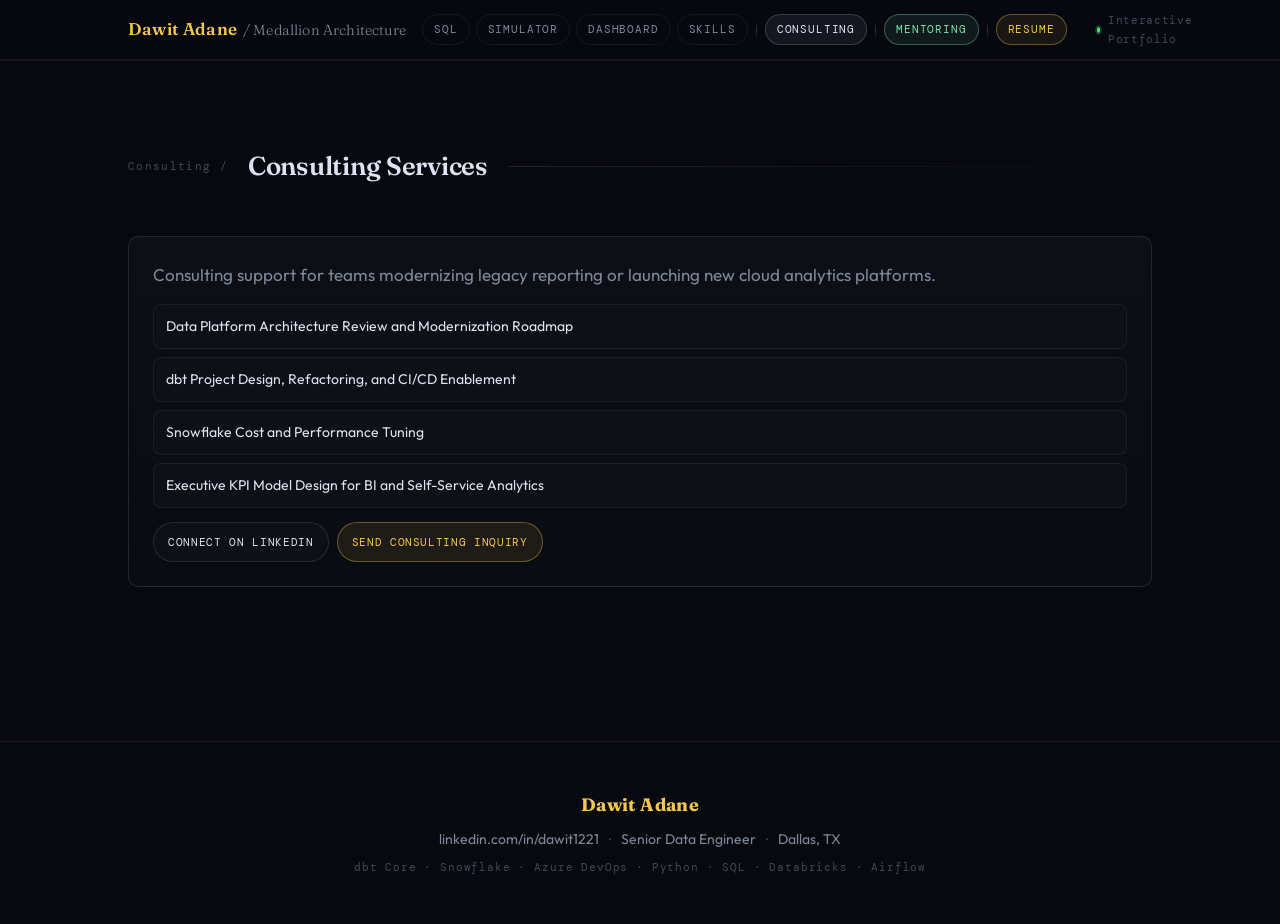
==== consulting.html @ e376e84c "Refactor navigation and add new sections for Consulting, Mentoring, and Resume" ====
<!DOCTYPE html>
<html lang="en">
<head>
<meta charset="UTF-8">
<meta name="viewport" content="width=device-width, initial-scale=1.0">
<title>Consulting - Dawit Adane</title>
<link rel="preconnect" href="https://fonts.googleapis.com">
<link rel="preconnect" href="https://fonts.gstatic.com" crossorigin>
<link href="https://fonts.googleapis.com/css2?family=Fraunces:ital,opsz,wght@0,9..144,300;0,9..144,600;0,9..144,800;1,9..144,400&family=DM+Mono:wght@400;500&family=Outfit:wght@300;400;500;600&display=swap" rel="stylesheet">
<link rel="stylesheet" href="styles.css">
</head>
<body>
<nav class="nav">
  <div class="container" style="padding-top:0;padding-bottom:0;width:100%;">
    <div class="nav__inner">
      <div class="nav__brand">Dawit Adane<em>/ Medallion Architecture</em></div>
      <div class="nav__tabs" aria-label="Portfolio Sections">
        <a class="nav__tab" href="index.html#sql-section">SQL</a>
        <a class="nav__tab" href="index.html#sim-section">Simulator</a>
        <a class="nav__tab" href="index.html#dash-section">Dashboard</a>
        <a class="nav__tab" href="index.html#skills-section">Skills</a>
        <span class="nav__separator" aria-hidden="true"></span>
        <a class="nav__tab nav__tab--consulting is-active" href="consulting.html">Consulting</a>
        <span class="nav__separator" aria-hidden="true"></span>
        <a class="nav__tab nav__tab--mentoring" href="mentoring.html">Mentoring</a>
        <span class="nav__separator" aria-hidden="true"></span>
        <a class="nav__tab nav__tab--resume" href="resume.html">Resume</a>
      </div>
      <div class="nav__right"><div class="pulse"></div><span>Interactive Portfolio</span></div>
    </div>
  </div>
</nav>

<section class="section" id="consulting-section" style="padding-top: clamp(40px, 7vw, 84px);">
  <div class="container">
    <div class="section__header">
      <span class="section__num">Consulting /</span>
      <h1 class="section__title">Consulting Services</h1>
      <div class="section__line"></div>
    </div>

    <div class="service-card">
      <p class="service-card__intro">Consulting support for teams modernizing legacy reporting or launching new cloud analytics platforms.</p>
      <div class="service-list">
        <div class="service-list__row">Data Platform Architecture Review and Modernization Roadmap</div>
        <div class="service-list__row">dbt Project Design, Refactoring, and CI/CD Enablement</div>
        <div class="service-list__row">Snowflake Cost and Performance Tuning</div>
        <div class="service-list__row">Executive KPI Model Design for BI and Self-Service Analytics</div>
      </div>
      <div class="service-cta">
        <a class="resume-btn" href="https://www.linkedin.com/in/dawit1221" target="_blank" rel="noopener">Connect on LinkedIn</a>
        <a class="resume-btn resume-btn--pdf" href="mailto:dawitadane1221@gmail.com?subject=Consulting%20Inquiry">Send Consulting Inquiry</a>
      </div>
    </div>
  </div>
</section>

<footer class="footer">
  <div class="container">
    <div class="footer__inner">
      <div class="footer__name">Dawit Adane</div>
      <div class="footer__links">
        <a href="https://www.linkedin.com/in/dawit1221" target="_blank">linkedin.com/in/dawit1221</a>
        <span class="footer__sep">·</span>
        <span>Senior Data Engineer</span>
        <span class="footer__sep">·</span>
        <span>Dallas, TX</span>
      </div>
      <div class="footer__stack">dbt Core · Snowflake · Azure DevOps · Python · SQL · Databricks · Airflow</div>
    </div>
  </div>
</footer>

</body>
</html>
---- styles.css ----
/* ============================================================
   MEDALLION ARCHITECTURE PORTFOLIO
   styles.css — All visual styles
   ------------------------------------------------------------
   Author   : Dawit Adane — Senior Data Engineer
   LinkedIn : linkedin.com/in/dawit1221
   Stack    : dbt Core · Snowflake · Azure · Python · SQL
   ------------------------------------------------------------
   TABLE OF CONTENTS
   1. Design Tokens (CSS Custom Properties)
   2. Reset & Base
   3. Scrollbar & Selection
   4. Layout Utilities
   5. Scroll Reveal System (IntersectionObserver classes)
   6. Navigation
   7. Hero Section
   8. Section Wrapper
   9. Industry Tabs (pill buttons)
  10. Use-Case Card
  11. SQL Accordion (CSS grid-template-rows animation)
  12. Pipeline Simulator — Controls, Canvas, Stages
  13. Flow Connectors (animated arrows)
  14. Console Log Output
  15. Gold Layer Dashboard — KPIs & Charts
  16. Footer
  17. Responsive Overrides (@media breakpoints)
============================================================ */

/* ════════════════════════════════════════════
   DESIGN TOKENS
════════════════════════════════════════════ */
:root {
  /* Surface palette */
  --bg:         #08090f;
  --bg-card:    #0e1018;
  --bg-raised:  #141720;
  --bg-hover:   #1a1f2e;
  --border:     rgba(255,255,255,0.06);
  --border-md:  rgba(255,255,255,0.10);
  --border-hi:  rgba(255,255,255,0.16);

  /* Text */
  --txt:        #dde3f0;
  --txt-2:      #7e8899;
  --txt-3:      #404859;

  /* Medallion colors */
  --bronze:     #d4884a;
  --bronze-dim: rgba(212,136,74,0.10);
  --bronze-glo: rgba(212,136,74,0.22);
  --silver:     #a0aec0;
  --silver-dim: rgba(160,174,192,0.10);
  --silver-glo: rgba(160,174,192,0.22);
  --gold:       #f2c94c;
  --gold-dim:   rgba(242,201,76,0.10);
  --gold-glo:   rgba(242,201,76,0.28);

  /* Accent */
  --accent:     #5b8dee;
  --accent-dim: rgba(91,141,238,0.10);
  --accent-glo: rgba(91,141,238,0.20);
  --green:      #4ade80;
  --green-dim:  rgba(74,222,128,0.10);
  --red:        #f87171;

  /* Type */
  --f-display: 'Fraunces', Georgia, serif;
  --f-mono:    'DM Mono', 'Courier New', monospace;
  --f-body:    'Outfit', system-ui, sans-serif;

  /* Spacing scale (fluid, clamp-based) */
  --sp-xs:  clamp(6px, 1vw, 10px);
  --sp-sm:  clamp(10px, 1.5vw, 16px);
  --sp-md:  clamp(16px, 2.5vw, 28px);
  --sp-lg:  clamp(24px, 4vw, 48px);
  --sp-xl:  clamp(40px, 6vw, 80px);
  --sp-2xl: clamp(60px, 9vw, 120px);

  /* Layout */
  --max-w: 1120px;
  --radius: 10px;
  --radius-sm: 5px;

  /* Motion */
  --ease: cubic-bezier(0.22, 1, 0.36, 1);
  --ease-in: cubic-bezier(0.55, 0, 1, 0.45);
  --dur: 0.35s;
  --dur-slow: 0.65s;
}

/* ════ RESET & BASE ════ */
*, *::before, *::after { box-sizing: border-box; margin: 0; padding: 0; }
html { scroll-behavior: smooth; font-size: 16px; }
body {
  font-family: var(--f-body);
  background: var(--bg);
  color: var(--txt);
  line-height: 1.65;
  -webkit-font-smoothing: antialiased;
  -moz-osx-font-smoothing: grayscale;
  overflow-x: hidden;
}
img, svg { display: block; max-width: 100%; }
button { font-family: inherit; cursor: pointer; }
a { color: inherit; }

/* ════ SCROLLBAR ════ */
::-webkit-scrollbar { width: 4px; height: 4px; }
::-webkit-scrollbar-track { background: var(--bg); }
::-webkit-scrollbar-thumb { background: var(--bg-raised); border-radius: 2px; }
::-webkit-scrollbar-thumb:hover { background: var(--bg-hover); }

/* ════ SELECTION ════ */
::selection { background: rgba(242,201,76,0.25); color: var(--txt); }

/* ════════════════════════════════════════════
   LAYOUT UTILITIES
════════════════════════════════════════════ */
.container {
  max-width: var(--max-w);
  margin: 0 auto;
  padding: 0 clamp(16px, 5vw, 48px);
}

/* ════════════════════════════════════════════
   SCROLL REVEAL SYSTEM
════════════════════════════════════════════ */
.reveal {
  opacity: 0;
  transform: translateY(24px);
  transition: opacity var(--dur-slow) var(--ease), transform var(--dur-slow) var(--ease);
}
.reveal.visible {
  opacity: 1;
  transform: translateY(0);
}
.reveal-delay-1 { transition-delay: 0.08s; }
.reveal-delay-2 { transition-delay: 0.16s; }
.reveal-delay-3 { transition-delay: 0.24s; }
.reveal-delay-4 { transition-delay: 0.32s; }

/* ════════════════════════════════════════════
   NAV
════════════════════════════════════════════ */
.nav {
  position: sticky;
  top: 0;
  z-index: 100;
  height: clamp(50px, 6vw, 60px);
  display: flex;
  align-items: center;
  background: rgba(8,9,15,0.80);
  backdrop-filter: blur(20px) saturate(1.4);
  -webkit-backdrop-filter: blur(20px) saturate(1.4);
  border-bottom: 1px solid var(--border);
  transition: background var(--dur) var(--ease);
}
.nav__inner {
  display: flex;
  align-items: center;
  justify-content: space-between;
  gap: 16px;
  width: 100%;
}
.nav__brand {
  font-family: var(--f-display);
  font-size: clamp(14px, 2vw, 17px);
  font-weight: 600;
  letter-spacing: 0.01em;
  color: var(--gold);
  white-space: nowrap;
}
.nav__brand em {
  font-style: normal;
  color: var(--txt-2);
  font-weight: 300;
  margin-left: 6px;
  font-size: 0.85em;
}
.nav__right {
  display: flex;
  align-items: center;
  gap: 8px;
  font-family: var(--f-mono);
  font-size: 11px;
  color: var(--txt-3);
  letter-spacing: 0.06em;
}

.nav__tabs {
  display: flex;
  align-items: center;
  gap: 6px;
  margin-left: auto;
  margin-right: 14px;
}

.nav__separator {
  width: 1px;
  height: 18px;
  background: linear-gradient(180deg, transparent, var(--border-hi), transparent);
  margin: 0 2px;
  flex-shrink: 0;
}

.nav__tab {
  text-decoration: none;
  font-family: var(--f-mono);
  font-size: 10.5px;
  letter-spacing: 0.08em;
  text-transform: uppercase;
  color: var(--txt-2);
  border: 1px solid var(--border);
  border-radius: 999px;
  padding: 6px 11px;
  transition: color var(--dur) var(--ease), border-color var(--dur) var(--ease), background var(--dur) var(--ease);
}

.nav__tab:hover {
  color: var(--txt);
  border-color: var(--border-hi);
  background: var(--bg-hover);
}

.nav__tab.is-active {
  color: var(--txt);
  border-color: var(--border-hi);
  background: var(--bg-raised);
}

.nav__tab--resume {
  color: var(--gold);
  border-color: rgba(242,201,76,0.35);
  background: rgba(242,201,76,0.08);
}

.nav__tab--consulting {
  color: #7ec7ff;
  border-color: rgba(126,199,255,0.35);
  background: rgba(126,199,255,0.09);
}

.nav__tab--mentoring {
  color: #7ddfb0;
  border-color: rgba(125,223,176,0.35);
  background: rgba(125,223,176,0.08);
}
.pulse {
  width: 6px; height: 6px;
  border-radius: 50%;
  background: var(--green);
  box-shadow: 0 0 0 2px rgba(74,222,128,0.2);
  animation: pulse-ring 2.4s ease-in-out infinite;
}
@keyframes pulse-ring {
  0%, 100% { box-shadow: 0 0 0 2px rgba(74,222,128,0.2); }
  50%       { box-shadow: 0 0 0 5px rgba(74,222,128,0.08); }
}

/* ════════════════════════════════════════════
   HERO
════════════════════════════════════════════ */
.hero {
  position: relative;
  padding: var(--sp-2xl) 0 var(--sp-xl);
  overflow: hidden;
}

/* Ambient gradient mesh */
.hero__mesh {
  position: absolute;
  inset: 0;
  pointer-events: none;
  overflow: hidden;
  z-index: 0;
}
.hero__mesh::before {
  content: '';
  position: absolute;
  top: -20%;
  left: 50%;
  transform: translateX(-50%);
  width: 80%;
  height: 60%;
  background: radial-gradient(ellipse, rgba(91,141,238,0.06) 0%, transparent 70%);
  filter: blur(40px);
}
.hero__mesh::after {
  content: '';
  position: absolute;
  bottom: 0; left: 10%;
  width: 40%;
  height: 40%;
  background: radial-gradient(ellipse, rgba(242,201,76,0.04) 0%, transparent 70%);
  filter: blur(60px);
}

/* Grid lines decoration */
.hero__grid {
  position: absolute;
  inset: 0;
  background-image:
    linear-gradient(rgba(255,255,255,0.015) 1px, transparent 1px),
    linear-gradient(90deg, rgba(255,255,255,0.015) 1px, transparent 1px);
  background-size: 80px 80px;
  mask-image: radial-gradient(ellipse 80% 60% at 50% 0%, black 0%, transparent 100%);
  -webkit-mask-image: radial-gradient(ellipse 80% 60% at 50% 0%, black 0%, transparent 100%);
  pointer-events: none;
  z-index: 0;
}

.hero__inner {
  position: relative;
  z-index: 1;
  text-align: center;
}

.hero__eyebrow {
  display: inline-flex;
  align-items: center;
  gap: 8px;
  font-family: var(--f-mono);
  font-size: clamp(10px, 1.2vw, 12px);
  letter-spacing: 0.14em;
  text-transform: uppercase;
  color: var(--accent);
  background: var(--accent-dim);
  border: 1px solid rgba(91,141,238,0.18);
  padding: 5px 14px;
  border-radius: 100px;
  margin-bottom: var(--sp-md);
  animation: fadeUp 0.6s var(--ease) 0.1s both;
}
.hero__eyebrow::before {
  content: '';
  width: 5px; height: 5px;
  border-radius: 50%;
  background: var(--accent);
  flex-shrink: 0;
}

.hero__h1 {
  font-family: var(--f-display);
  font-size: clamp(32px, 6.5vw, 76px);
  font-weight: 800;
  line-height: 1.02;
  letter-spacing: -0.02em;
  margin-bottom: var(--sp-sm);
  animation: fadeUp 0.6s var(--ease) 0.2s both;
}
.hero__h1 .t-bronze { color: var(--bronze); }
.hero__h1 .t-silver { color: var(--silver); }
.hero__h1 .t-gold   { color: var(--gold);   }
.hero__h1 .t-arrow  { color: var(--txt-3); font-weight: 300; font-style: italic; }

.hero__sub {
  font-size: clamp(15px, 2vw, 19px);
  color: var(--txt-2);
  max-width: 56ch;
  margin: 0 auto var(--sp-lg);
  line-height: 1.6;
  font-weight: 300;
  animation: fadeUp 0.6s var(--ease) 0.3s both;
}

/* Layer cards row */
.hero__layers {
  display: flex;
  justify-content: center;
  gap: clamp(8px, 1.5vw, 16px);
  flex-wrap: wrap;
  animation: fadeUp 0.6s var(--ease) 0.4s both;
}
.layer-card {
  display: flex;
  flex-direction: column;
  align-items: center;
  gap: 6px;
  padding: clamp(14px, 2vw, 22px) clamp(18px, 3vw, 32px);
  border-radius: var(--radius);
  border: 1px solid var(--border-md);
  backdrop-filter: blur(10px);
  transition: transform var(--dur) var(--ease), box-shadow var(--dur) var(--ease);
  cursor: default;
  min-width: 110px;
}
.layer-card:hover { transform: translateY(-3px); }

.layer-card--bronze { background: var(--bronze-dim); }
.layer-card--bronze:hover { box-shadow: 0 12px 40px var(--bronze-glo); }
.layer-card--silver { background: var(--silver-dim); }
.layer-card--silver:hover { box-shadow: 0 12px 40px var(--silver-glo); }
.layer-card--gold   { background: var(--gold-dim); }
.layer-card--gold:hover   { box-shadow: 0 12px 40px var(--gold-glo); }

.layer-card__tag {
  font-family: var(--f-mono);
  font-size: 9px;
  letter-spacing: 0.14em;
  text-transform: uppercase;
  opacity: 0.7;
}
.layer-card--bronze .layer-card__tag { color: var(--bronze); }
.layer-card--silver .layer-card__tag { color: var(--silver); }
.layer-card--gold   .layer-card__tag { color: var(--gold);   }

.layer-card__name {
  font-family: var(--f-display);
  font-size: clamp(18px, 2.5vw, 26px);
  font-weight: 700;
  line-height: 1;
}
.layer-card--bronze .layer-card__name { color: var(--bronze); }
.layer-card--silver .layer-card__name { color: var(--silver); }
.layer-card--gold   .layer-card__name { color: var(--gold);   }

.layer-card__desc {
  font-size: clamp(11px, 1.2vw, 13px);
  color: var(--txt-3);
}

/* Flow arrow between layer cards */
.layer-arrow {
  display: flex;
  align-items: center;
  justify-content: center;
  color: var(--txt-3);
  font-size: clamp(14px, 2vw, 20px);
  padding-top: 2px;
  font-family: var(--f-display);
  font-style: italic;
}

@keyframes fadeUp {
  from { opacity: 0; transform: translateY(20px); }
  to   { opacity: 1; transform: translateY(0); }
}

/* ════════════════════════════════════════════
   SECTION WRAPPER
════════════════════════════════════════════ */
.section {
  padding: var(--sp-xl) 0;
  border-top: 1px solid var(--border);
}

.section__header {
  display: flex;
  align-items: center;
  gap: clamp(10px, 2vw, 20px);
  margin-bottom: var(--sp-lg);
}
.section__num {
  font-family: var(--f-mono);
  font-size: 11px;
  color: var(--txt-3);
  letter-spacing: 0.12em;
  flex-shrink: 0;
}
.section__title {
  font-family: var(--f-display);
  font-size: clamp(18px, 3vw, 26px);
  font-weight: 600;
  letter-spacing: -0.01em;
}
.section__line {
  flex: 1;
  height: 1px;
  background: linear-gradient(90deg, var(--border-md), transparent);
}

/* ════════════════════════════════════════════
   INDUSTRY TABS — responsive pill bar
════════════════════════════════════════════ */
.ind-pills {
  display: flex;
  gap: 6px;
  flex-wrap: wrap;
  margin-bottom: var(--sp-md);
}
.ind-pill {
  display: flex;
  align-items: center;
  gap: 7px;
  padding: 8px 16px;
  border-radius: 100px;
  border: 1px solid var(--border-md);
  background: var(--bg-card);
  color: var(--txt-2);
  font-size: clamp(12px, 1.5vw, 14px);
  font-weight: 500;
  cursor: pointer;
  transition:
    background var(--dur) var(--ease),
    border-color var(--dur) var(--ease),
    color var(--dur) var(--ease),
    transform 0.2s var(--ease),
    box-shadow 0.2s var(--ease);
  white-space: nowrap;
}
.ind-pill:hover {
  background: var(--bg-raised);
  color: var(--txt);
  transform: translateY(-1px);
}
.ind-pill.active {
  background: var(--bg-raised);
  border-color: var(--border-hi);
  color: var(--txt);
  box-shadow: 0 2px 12px rgba(0,0,0,0.4);
}
.ind-pill .pill-icon { font-size: 16px; line-height: 1; }

/* Industry panels */
.industry-panel { display: none; animation: panelIn 0.35s var(--ease) both; }
.industry-panel.active { display: block; }
@keyframes panelIn {
  from { opacity: 0; transform: translateY(10px); }
  to   { opacity: 1; transform: translateY(0); }
}

/* Use-case card */
.uc-card {
  background: var(--bg-card);
  border: 1px solid var(--border-md);
  border-radius: var(--radius);
  padding: var(--sp-md) var(--sp-lg);
  margin-bottom: var(--sp-md);
  display: flex;
  gap: var(--sp-md);
  align-items: flex-start;
}
.uc-card__icon { font-size: clamp(28px, 4vw, 38px); flex-shrink: 0; line-height: 1; margin-top: 2px; }
.uc-card__body {}
.uc-card__title {
  font-family: var(--f-display);
  font-size: clamp(16px, 2.2vw, 20px);
  font-weight: 600;
  color: var(--txt);
  margin-bottom: 6px;
}
.uc-card__desc {
  font-size: clamp(13px, 1.5vw, 15px);
  color: var(--txt-2);
  line-height: 1.6;
  max-width: 70ch;
}
.uc-card__tags {
  display: flex;
  flex-wrap: wrap;
  gap: 6px;
  margin-top: 12px;
}
.tag {
  font-family: var(--f-mono);
  font-size: 10px;
  letter-spacing: 0.07em;
  text-transform: uppercase;
  padding: 3px 9px;
  border-radius: 4px;
  border: 1px solid;
}
.tag--blue   { background: var(--accent-dim); color: var(--accent);  border-color: rgba(91,141,238,0.18); }
.tag--green  { background: var(--green-dim);  color: var(--green);   border-color: rgba(74,222,128,0.18); }
.tag--gold   { background: var(--gold-dim);   color: var(--gold);    border-color: rgba(242,201,76,0.18); }
.tag--bronze { background: var(--bronze-dim); color: var(--bronze);  border-color: rgba(212,136,74,0.18); }

/* ════════════════════════════════════════════
   SQL ACCORDION — polished
════════════════════════════════════════════ */
.sql-layers { display: flex; flex-direction: column; gap: 8px; }

.sql-block {
  border: 1px solid var(--border);
  border-radius: var(--radius);
  overflow: hidden;
  transition: border-color var(--dur) var(--ease), box-shadow var(--dur) var(--ease);
}
.sql-block:hover { border-color: var(--border-md); }
.sql-block.open  { border-color: var(--border-hi); }
.sql-block.open.l-bronze { box-shadow: 0 0 0 1px rgba(212,136,74,0.15), 0 4px 20px rgba(212,136,74,0.06); }
.sql-block.open.l-silver { box-shadow: 0 0 0 1px rgba(160,174,192,0.15), 0 4px 20px rgba(160,174,192,0.06); }
.sql-block.open.l-gold   { box-shadow: 0 0 0 1px rgba(242,201,76,0.20),  0 4px 20px rgba(242,201,76,0.08); }

.sql-block-header {
  display: flex;
  align-items: center;
  gap: 12px;
  padding: 13px 18px;
  cursor: pointer;
  background: var(--bg-card);
  user-select: none;
  transition: background var(--dur) var(--ease);
}
.sql-block-header:hover { background: var(--bg-raised); }

.layer-badge {
  font-family: var(--f-mono);
  font-size: 9px;
  letter-spacing: 0.12em;
  text-transform: uppercase;
  padding: 4px 10px;
  border-radius: 100px;
  font-weight: 500;
  flex-shrink: 0;
}
.lb-bronze { background: var(--bronze-dim); color: var(--bronze); border: 1px solid rgba(212,136,74,0.2); }
.lb-silver { background: var(--silver-dim); color: var(--silver); border: 1px solid rgba(160,174,192,0.2); }
.lb-gold   { background: var(--gold-dim);   color: var(--gold);   border: 1px solid rgba(242,201,76,0.2); }

.sql-block-label {
  font-family: var(--f-mono);
  font-size: clamp(11px, 1.3vw, 12.5px);
  color: var(--txt-2);
  flex: 1;
  min-width: 0;
  overflow: hidden;
  text-overflow: ellipsis;
  white-space: nowrap;
}
.sql-toggle-icon {
  font-size: 11px;
  color: var(--txt-3);
  transition: transform var(--dur) var(--ease), color var(--dur) var(--ease);
  flex-shrink: 0;
}
.sql-block.open .sql-toggle-icon { transform: rotate(180deg); color: var(--txt-2); }

.sql-body {
  display: grid;
  grid-template-rows: 0fr;
  transition: grid-template-rows 0.38s var(--ease);
}
.sql-block.open .sql-body { grid-template-rows: 1fr; }
.sql-body__inner { overflow: hidden; }

.sql-desc {
  padding: 10px 18px;
  font-size: 13px;
  color: var(--txt-2);
  background: var(--bg);
  border-top: 1px solid var(--border);
  border-bottom: 1px solid var(--border);
  line-height: 1.55;
}

pre {
  padding: 20px 18px;
  overflow-x: auto;
  font-family: var(--f-mono);
  font-size: clamp(11px, 1.3vw, 12.5px);
  line-height: 1.75;
  color: #b4c0d8;
  background: #050609;
  tab-size: 2;
}
/* Syntax classes */
.k  { color: #6fa8dc; }
.f  { color: #7dd3a8; }
.s  { color: #f2c94c; }
.c  { color: #3d4559; font-style: italic; }
.t  { color: #e8a87c; }
.n  { color: #c4a8e8; }

/* ════════════════════════════════════════════
   PIPELINE SIMULATOR
════════════════════════════════════════════ */
.sim-controls {
  display: flex;
  align-items: center;
  gap: var(--sp-sm);
  flex-wrap: wrap;
  margin-bottom: var(--sp-md);
}

.sim-industry-pills {
  display: flex;
  gap: 6px;
  flex-wrap: wrap;
  flex: 1;
}
.sim-pill {
  font-size: clamp(11px, 1.4vw, 13px);
  font-weight: 500;
  padding: 7px 14px;
  border-radius: 100px;
  border: 1px solid var(--border-md);
  background: var(--bg-card);
  color: var(--txt-2);
  cursor: pointer;
  transition: all var(--dur) var(--ease);
  white-space: nowrap;
}
.sim-pill:hover   { background: var(--bg-raised); color: var(--txt); transform: translateY(-1px); }
.sim-pill.active  { background: var(--bg-raised); border-color: var(--border-hi); color: var(--txt); }

.sim-btns { display: flex; gap: 8px; flex-shrink: 0; }

.btn-run {
  display: inline-flex;
  align-items: center;
  gap: 8px;
  padding: clamp(9px, 1.2vw, 11px) clamp(18px, 2.5vw, 26px);
  border-radius: 100px;
  border: none;
  background: linear-gradient(135deg, var(--gold), #e6b73c);
  color: #0c0d10;
  font-family: var(--f-body);
  font-size: clamp(13px, 1.5vw, 14px);
  font-weight: 700;
  letter-spacing: 0.01em;
  cursor: pointer;
  transition: all var(--dur) var(--ease);
  box-shadow: 0 4px 20px rgba(242,201,76,0.25);
}
.btn-run:hover { transform: translateY(-2px); box-shadow: 0 8px 30px rgba(242,201,76,0.35); }
.btn-run:active { transform: translateY(0); }
.btn-run:disabled { opacity: 0.45; cursor: not-allowed; transform: none; box-shadow: none; }
.btn-run .run-icon { font-size: 13px; }

.btn-reset {
  display: inline-flex;
  align-items: center;
  gap: 6px;
  padding: 9px 16px;
  border-radius: 100px;
  border: 1px solid var(--border-md);
  background: transparent;
  color: var(--txt-2);
  font-size: 13px;
  cursor: pointer;
  transition: all var(--dur) var(--ease);
}
.btn-reset:hover { background: var(--bg-raised); color: var(--txt); border-color: var(--border-hi); }

/* Stat bar */
.sim-stats {
  display: flex;
  gap: 8px;
  flex-wrap: wrap;
  margin-bottom: var(--sp-md);
}
.sim-stat {
  font-family: var(--f-mono);
  font-size: 11px;
  padding: 5px 12px;
  border-radius: 6px;
  border: 1px solid var(--border);
  background: var(--bg-card);
  color: var(--txt-2);
  transition: all var(--dur) var(--ease);
}
.sim-stat span { color: var(--txt); }
.sim-stat.active { border-color: rgba(74,222,128,0.3); color: var(--green); }

/* Pipeline canvas */
.pipe-canvas {
  background: var(--bg-card);
  border: 1px solid var(--border-md);
  border-radius: var(--radius);
  padding: clamp(16px, 3vw, 32px);
  margin-bottom: var(--sp-sm);
  position: relative;
}

.pipe-stages {
  display: grid;
  grid-template-columns: 1fr auto 1fr auto 1fr;
  gap: 0;
  align-items: start;
}

.pipe-stage {
  background: var(--bg-raised);
  border: 1px solid var(--border);
  border-radius: var(--radius);
  overflow: hidden;
  transition: border-color var(--dur) var(--ease), box-shadow var(--dur-slow) var(--ease);
}
.pipe-stage.st-running {
  border-color: rgba(91,141,238,0.4);
  box-shadow: 0 0 0 1px rgba(91,141,238,0.15), 0 0 30px rgba(91,141,238,0.08);
}
.pipe-stage.st-done-bronze {
  border-color: rgba(212,136,74,0.35);
  box-shadow: 0 0 0 1px rgba(212,136,74,0.12), 0 0 24px rgba(212,136,74,0.07);
}
.pipe-stage.st-done-silver {
  border-color: rgba(160,174,192,0.35);
  box-shadow: 0 0 0 1px rgba(160,174,192,0.12), 0 0 24px rgba(160,174,192,0.07);
}
.pipe-stage.st-done-gold {
  border-color: rgba(242,201,76,0.40);
  box-shadow: 0 0 0 1px rgba(242,201,76,0.18), 0 0 32px rgba(242,201,76,0.10);
}

.pipe-stage__head {
  padding: 12px 16px;
  display: flex;
  align-items: center;
  gap: 10px;
  border-bottom: 1px solid var(--border);
}
.pipe-stage__head--bronze { background: rgba(212,136,74,0.06); }
.pipe-stage__head--silver { background: rgba(160,174,192,0.06); }
.pipe-stage__head--gold   { background: rgba(242,201,76,0.06); }

.stage-indicator {
  width: 8px; height: 8px;
  border-radius: 50%;
  background: var(--txt-3);
  flex-shrink: 0;
  transition: all 0.4s var(--ease);
}
.stage-indicator.ind-running {
  background: var(--accent);
  box-shadow: 0 0 0 3px rgba(91,141,238,0.2);
  animation: ind-pulse 0.9s ease-in-out infinite;
}
.stage-indicator.ind-bronze { background: var(--bronze); box-shadow: 0 0 8px var(--bronze-glo); }
.stage-indicator.ind-silver { background: var(--silver); box-shadow: 0 0 8px var(--silver-glo); }
.stage-indicator.ind-gold   { background: var(--gold);   box-shadow: 0 0 12px var(--gold-glo);  }
@keyframes ind-pulse { 0%,100%{transform:scale(1)}50%{transform:scale(1.5);opacity:0.7} }

.stage-label {
  font-family: var(--f-mono);
  font-size: 10px;
  letter-spacing: 0.1em;
  text-transform: uppercase;
  font-weight: 500;
  transition: color var(--dur) var(--ease);
}
.stage-label.lbl-idle   { color: var(--txt-3); }
.stage-label.lbl-bronze { color: var(--bronze); }
.stage-label.lbl-silver { color: var(--silver); }
.stage-label.lbl-gold   { color: var(--gold); }

.pipe-stage__rows { padding: 4px 0; }

.stage-row {
  display: flex;
  align-items: center;
  gap: 8px;
  padding: 7px 16px;
  border-bottom: 1px solid rgba(255,255,255,0.03);
  transition: background 0.2s;
}
.stage-row:last-child { border-bottom: none; }
.stage-row__icon { font-size: 12px; flex-shrink: 0; width: 16px; text-align: center; }
.stage-row__lbl  { font-size: clamp(10px, 1.2vw, 11.5px); color: var(--txt-3); flex: 1; }
.stage-row__val  { font-family: var(--f-mono); font-size: clamp(10px, 1.2vw, 11.5px); color: var(--txt-2); transition: color var(--dur) var(--ease); }
.stage-row__val.v-green  { color: var(--green); }
.stage-row__val.v-gold   { color: var(--gold); }
.stage-row__val.v-blink  { animation: blink 1.1s ease-in-out infinite; }
@keyframes blink { 0%,100%{opacity:1}50%{opacity:0.3} }

/* Flow connector */
.flow-connector {
  display: flex;
  flex-direction: column;
  align-items: center;
  justify-content: center;
  padding: 0 4px;
  align-self: center;
  gap: 0;
  margin-top: 28px;
}
.flow-line {
  width: 2px;
  height: 32px;
  background: var(--border);
  border-radius: 1px;
  position: relative;
  overflow: hidden;
}
.flow-line::after {
  content: '';
  position: absolute;
  top: -100%;
  left: 0;
  width: 100%;
  height: 100%;
  background: linear-gradient(180deg, transparent, var(--green), transparent);
  transition: top 0s;
}
.flow-line.flowing::after { animation: flow-drop 0.7s var(--ease) forwards; }
@keyframes flow-drop { from{top:-100%} to{top:100%} }
.flow-line.done::after { background: var(--green); top:0; height:100%; animation:none; }

.flow-caret {
  width: 0; height: 0;
  border-left: 5px solid transparent;
  border-right: 5px solid transparent;
  border-top: 7px solid var(--border);
  transition: border-top-color var(--dur) var(--ease);
}
.flow-caret.lit { border-top-color: var(--green); }

/* Console */
.sim-console {
  border: 1px solid var(--border);
  border-radius: var(--radius);
  overflow: hidden;
}
.sim-console__bar {
  background: var(--bg-raised);
  border-bottom: 1px solid var(--border);
  padding: 9px 16px;
  display: flex;
  align-items: center;
  gap: 10px;
  font-family: var(--f-mono);
  font-size: 11px;
  color: var(--txt-3);
  letter-spacing: 0.06em;
}
.console-dots { display: flex; gap: 5px; }
.console-dots span { width: 9px; height: 9px; border-radius: 50%; }
.cd-r { background: rgba(248,113,113,0.7); }
.cd-y { background: rgba(242,201,76,0.7); }
.cd-g { background: rgba(74,222,128,0.7); }
.sim-console__body {
  background: #040508;
  padding: 14px 16px;
  height: clamp(140px, 20vw, 190px);
  overflow-y: auto;
  display: flex;
  flex-direction: column;
  gap: 4px;
  scrollbar-width: thin;
}
.log-line {
  display: flex;
  align-items: baseline;
  gap: 8px;
  font-family: var(--f-mono);
  font-size: clamp(10.5px, 1.2vw, 12px);
  line-height: 1.5;
  animation: logAppear 0.25s var(--ease) both;
}
@keyframes logAppear { from{opacity:0;transform:translateX(-6px)} to{opacity:1;transform:none} }
.log-ts  { color: var(--txt-3); min-width: 34px; flex-shrink: 0; }
.log-tag {
  font-size: 9px;
  letter-spacing: 0.08em;
  padding: 1px 7px;
  border-radius: 3px;
  min-width: 42px;
  text-align: center;
  flex-shrink: 0;
  font-weight: 500;
}
.log-tag.t-info { background: var(--accent-dim);  color: var(--accent); }
.log-tag.t-ok   { background: var(--green-dim);   color: var(--green);  }
.log-tag.t-warn { background: var(--gold-dim);     color: var(--gold);   }
.log-tag.t-run  { background: var(--bronze-dim);   color: var(--bronze); }
.log-msg { color: #7a8aaa; }
.log-msg .hl { color: var(--gold); }

/* ════════════════════════════════════════════
   GOLD DASHBOARD
════════════════════════════════════════════ */
.dash-placeholder {
  text-align: center;
  padding: var(--sp-xl) var(--sp-md);
  border: 1px dashed var(--border-hi);
  border-radius: var(--radius);
  background: var(--bg-card);
}
.dash-ph__icon  { font-size: 42px; margin-bottom: 14px; opacity: 0.5; }
.dash-ph__title { font-family: var(--f-display); font-size: clamp(16px, 2.5vw, 20px); color: var(--txt-2); margin-bottom: 8px; }
.dash-ph__sub   { font-size: 14px; color: var(--txt-3); }

.dashboard { animation: fadeUp 0.5s var(--ease) both; }

.dash-header {
  display: flex;
  align-items: center;
  justify-content: space-between;
  flex-wrap: wrap;
  gap: 12px;
  margin-bottom: var(--sp-md);
}
.dash-title {
  font-family: var(--f-display);
  font-size: clamp(18px, 2.8vw, 24px);
  font-weight: 700;
  letter-spacing: -0.01em;
}
.dash-meta {
  display: flex;
  align-items: center;
  gap: 8px;
  font-family: var(--f-mono);
  font-size: 11px;
  color: var(--txt-3);
  flex-wrap: wrap;
}
.dash-meta-sep { opacity: 0.4; }
.dash-meta-ok  { color: var(--green); }

.kpi-grid {
  display: grid;
  grid-template-columns: repeat(4, 1fr);
  gap: clamp(8px, 1.5vw, 14px);
  margin-bottom: var(--sp-md);
}
@media (max-width: 700px) { .kpi-grid { grid-template-columns: repeat(2, 1fr); } }
@media (max-width: 380px) { .kpi-grid { grid-template-columns: 1fr; } }

.kpi-card {
  background: var(--bg-card);
  border: 1px solid var(--border);
  border-radius: var(--radius);
  padding: clamp(14px, 2vw, 20px);
  transition: border-color var(--dur) var(--ease), transform var(--dur) var(--ease);
}
.kpi-card:hover { border-color: var(--border-hi); transform: translateY(-2px); }
.kpi-label {
  font-family: var(--f-mono);
  font-size: 10px;
  letter-spacing: 0.1em;
  text-transform: uppercase;
  color: var(--txt-3);
  margin-bottom: 10px;
}
.kpi-value {
  font-family: var(--f-display);
  font-size: clamp(22px, 3.5vw, 30px);
  font-weight: 800;
  line-height: 1;
  letter-spacing: -0.02em;
  color: var(--txt);
  margin-bottom: 6px;
}
.kpi-delta {
  font-family: var(--f-mono);
  font-size: 11px;
  display: flex;
  align-items: center;
  gap: 4px;
}
.kpi-delta.up   { color: var(--green); }
.kpi-delta.down { color: var(--red);   }

.charts-row {
  display: grid;
  grid-template-columns: 1.3fr 1fr;
  gap: clamp(8px, 1.5vw, 16px);
}
@media (max-width: 640px) { .charts-row { grid-template-columns: 1fr; } }

.chart-card {
  background: var(--bg-card);
  border: 1px solid var(--border);
  border-radius: var(--radius);
  padding: clamp(14px, 2vw, 20px);
  transition: border-color var(--dur) var(--ease);
}
.chart-card:hover { border-color: var(--border-md); }
.chart-card__title {
  font-family: var(--f-mono);
  font-size: 10px;
  letter-spacing: 0.1em;
  text-transform: uppercase;
  color: var(--txt-3);
  margin-bottom: 16px;
}
.chart-wrap { position: relative; height: clamp(160px, 22vw, 210px); }

/* ════════════════════════════════════════════
   RESUME SECTION
════════════════════════════════════════════ */
.resume-card {
  background: linear-gradient(180deg, rgba(14,16,24,0.96), rgba(10,12,19,0.96));
  border: 1px solid var(--border-md);
  border-radius: var(--radius);
  padding: clamp(16px, 2.5vw, 24px);
}

.resume-card__top {
  display: flex;
  align-items: flex-start;
  justify-content: space-between;
  gap: 16px;
  margin-bottom: 16px;
}

.resume-card__title {
  font-family: var(--f-display);
  font-size: clamp(18px, 2.4vw, 24px);
  color: var(--gold);
  line-height: 1.2;
}

.resume-card__sub {
  margin-top: 8px;
  max-width: 64ch;
  font-size: clamp(13px, 1.5vw, 15px);
  color: var(--txt-2);
}

.resume-actions {
  display: flex;
  gap: 8px;
  flex-wrap: wrap;
  justify-content: flex-end;
}

.resume-btn {
  text-decoration: none;
  font-family: var(--f-mono);
  font-size: 11px;
  letter-spacing: 0.06em;
  text-transform: uppercase;
  color: var(--txt);
  background: var(--bg-card);
  border: 1px solid var(--border-md);
  border-radius: 999px;
  padding: 10px 14px;
  transition: transform 0.2s var(--ease), background var(--dur) var(--ease), border-color var(--dur) var(--ease);
}

.resume-btn:hover {
  transform: translateY(-1px);
  border-color: var(--border-hi);
  background: var(--bg-raised);
}

.resume-btn--pdf {
  color: var(--gold);
  border-color: rgba(242,201,76,0.35);
  background: rgba(242,201,76,0.09);
}

.resume-viewer-wrap {
  border-radius: 12px;
  overflow: hidden;
  border: 1px solid var(--border);
  background: #0a0c12;
}

.resume-viewer {
  width: 100%;
  height: clamp(520px, 72vh, 980px);
  border: 0;
  display: block;
}

/* ════════════════════════════════════════════
   SKILLS / CONSULTING / MENTORING
════════════════════════════════════════════ */
.service-card {
  background: linear-gradient(180deg, rgba(14,16,24,0.94), rgba(10,12,19,0.94));
  border: 1px solid var(--border-md);
  border-radius: var(--radius);
  padding: clamp(16px, 2.5vw, 24px);
}

.service-card__intro {
  font-size: clamp(14px, 1.8vw, 17px);
  color: var(--txt-2);
  line-height: 1.7;
  margin-bottom: 14px;
}

.service-grid {
  display: grid;
  grid-template-columns: repeat(2, minmax(0, 1fr));
  gap: 10px;
}

.service-item {
  background: var(--bg-card);
  border: 1px solid var(--border);
  border-radius: 10px;
  padding: 12px;
}

.service-item h3 {
  font-family: var(--f-mono);
  font-size: 11px;
  letter-spacing: 0.08em;
  text-transform: uppercase;
  color: var(--gold);
  margin-bottom: 8px;
}

.service-item p {
  color: var(--txt-2);
  font-size: clamp(12.5px, 1.4vw, 14px);
  line-height: 1.55;
}

.service-list {
  display: grid;
  gap: 8px;
}

.service-list__row {
  background: var(--bg-card);
  border: 1px solid var(--border);
  border-radius: 8px;
  padding: 10px 12px;
  font-size: clamp(12.5px, 1.4vw, 14px);
  color: var(--txt);
}

.service-cta {
  margin-top: 14px;
  display: flex;
  flex-wrap: wrap;
  gap: 8px;
}

/* ════════════════════════════════════════════
   FOOTER
════════════════════════════════════════════ */
.footer {
  border-top: 1px solid var(--border);
  padding: var(--sp-lg) 0;
  margin-top: var(--sp-xl);
}
.footer__inner {
  display: flex;
  flex-direction: column;
  align-items: center;
  gap: 8px;
  text-align: center;
}
.footer__name {
  font-family: var(--f-display);
  font-size: clamp(15px, 2vw, 18px);
  font-weight: 700;
  color: var(--gold);
  letter-spacing: 0.02em;
}
.footer__links {
  display: flex;
  align-items: center;
  gap: 10px;
  font-size: clamp(12px, 1.5vw, 14px);
  color: var(--txt-2);
  flex-wrap: wrap;
  justify-content: center;
}
.footer__links a { text-decoration: none; transition: color var(--dur); }
.footer__links a:hover { color: var(--gold); }
.footer__sep { color: var(--txt-3); }
.footer__stack {
  font-family: var(--f-mono);
  font-size: 10.5px;
  color: var(--txt-3);
  letter-spacing: 0.08em;
}

/* ════════════════════════════════════════════
   RESPONSIVE OVERRIDES
════════════════════════════════════════════ */
@media (max-width: 768px) {
  .nav__tabs {
    width: 100%;
    justify-content: flex-start;
    margin: 0;
    overflow-x: auto;
    padding-bottom: 2px;
  }
  .nav__inner {
    flex-wrap: wrap;
    align-items: center;
    padding-top: 6px;
    padding-bottom: 6px;
  }
  .resume-card__top {
    flex-direction: column;
  }
  .resume-actions {
    justify-content: flex-start;
  }
  .service-grid {
    grid-template-columns: 1fr;
  }
  .uc-card { flex-direction: column; gap: 12px; }
  .pipe-stages {
    grid-template-columns: 1fr;
    gap: 10px;
  }
  .flow-connector {
    flex-direction: row;
    margin-top: 0;
    justify-content: center;
    padding: 4px 0;
  }
  .flow-line { width: 32px; height: 2px; }
  .flow-line::after {
    top: 0; left: -100%; width: 100%; height: 100%;
    background: linear-gradient(90deg, transparent, var(--green), transparent);
  }
  .flow-line.flowing::after { animation: flow-right 0.7s var(--ease) forwards; }
  @keyframes flow-right { from{left:-100%} to{left:100%} }
  .flow-caret {
    border-left: 7px solid var(--border);
    border-top: 5px solid transparent;
    border-bottom: 5px solid transparent;
    border-right: none;
    width: 0; height: 0;
  }
  .flow-caret.lit { border-left-color: var(--green); }
  .nav__right span { display: none; }
}
@media (max-width: 480px) {
  .nav__separator {
    height: 14px;
  }
  .nav__tab {
    font-size: 10px;
    padding: 6px 10px;
  }
  .resume-viewer {
    height: 68vh;
  }
  .hero__layers { gap: 8px; }
  .layer-card { min-width: 80px; padding: 12px 14px; }
  .layer-arrow { display: none; }
}
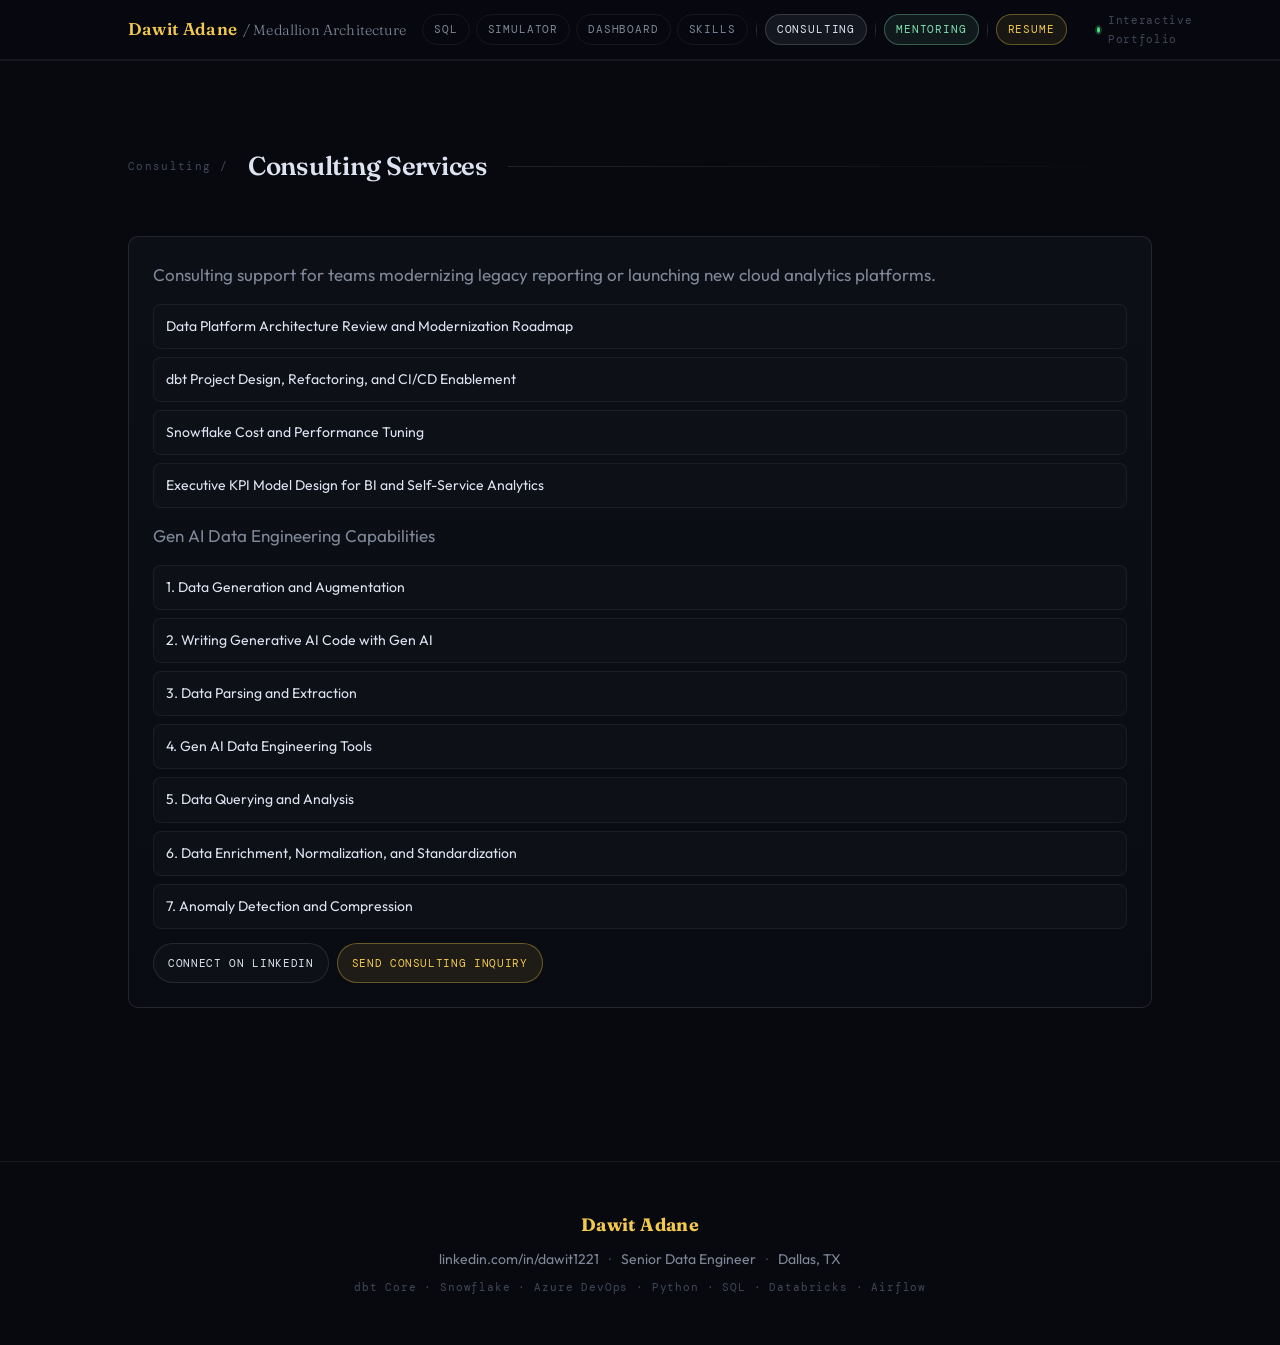
==== commit c4daffed: "Add Gen AI Data Engineering capabilities to consulting, mentoring, and index pages" ====
--- a/consulting.html
+++ b/consulting.html
@@ -47,6 +47,16 @@
         <div class="service-list__row">Snowflake Cost and Performance Tuning</div>
         <div class="service-list__row">Executive KPI Model Design for BI and Self-Service Analytics</div>
       </div>
+      <p class="service-card__intro" style="margin-top:14px;">Gen AI Data Engineering Capabilities</p>
+      <div class="service-list">
+        <div class="service-list__row">1. Data Generation and Augmentation</div>
+        <div class="service-list__row">2. Writing Generative AI Code with Gen AI</div>
+        <div class="service-list__row">3. Data Parsing and Extraction</div>
+        <div class="service-list__row">4. Gen AI Data Engineering Tools</div>
+        <div class="service-list__row">5. Data Querying and Analysis</div>
+        <div class="service-list__row">6. Data Enrichment, Normalization, and Standardization</div>
+        <div class="service-list__row">7. Anomaly Detection and Compression</div>
+      </div>
       <div class="service-cta">
         <a class="resume-btn" href="https://www.linkedin.com/in/dawit1221" target="_blank" rel="noopener">Connect on LinkedIn</a>
         <a class="resume-btn resume-btn--pdf" href="mailto:dawitadane1221@gmail.com?subject=Consulting%20Inquiry">Send Consulting Inquiry</a>
--- a/styles.css
+++ b/styles.css
@@ -1175,6 +1175,10 @@
   border: 1px solid var(--border);
   border-radius: 10px;
   padding: 12px;
+}
+
+.service-item--wide {
+  grid-column: 1 / -1;
 }
 
 .service-item h3 {
@@ -1322,4 +1326,325 @@
   .hero__layers { gap: 8px; }
   .layer-card { min-width: 80px; padding: 12px 14px; }
   .layer-arrow { display: none; }
-}+}
+/* ===== Runtime Redesign ===== */
+.runtime-hero .hero__h1 {
+  font-size: clamp(30px, 6vw, 68px);
+  color: #f4f7ff;
+}
+
+#domain-cards {
+  display: grid;
+  gap: 14px;
+}
+
+.domain-card {
+  background: linear-gradient(180deg, rgba(14,16,24,0.95), rgba(10,12,19,0.95));
+  border: 1px solid var(--border-md);
+  border-radius: var(--radius);
+  padding: clamp(14px, 2.2vw, 22px);
+}
+
+.domain-card__head {
+  display: flex;
+  gap: 10px;
+  align-items: center;
+  margin-bottom: 8px;
+}
+
+.domain-card__head h3 {
+  font-family: var(--f-display);
+  font-size: clamp(17px, 2.2vw, 24px);
+  color: var(--txt);
+}
+
+.domain-chip {
+  font-family: var(--f-mono);
+  font-size: 10px;
+  letter-spacing: 0.08em;
+  text-transform: uppercase;
+  color: var(--accent);
+  background: var(--accent-dim);
+  border: 1px solid rgba(91,141,238,0.2);
+  border-radius: 999px;
+  padding: 4px 8px;
+}
+
+.domain-desc {
+  color: var(--txt-2);
+  margin-bottom: 10px;
+}
+
+.domain-grid {
+  display: grid;
+  grid-template-columns: repeat(2, minmax(0, 1fr));
+  gap: 10px;
+}
+
+.code-card {
+  background: var(--bg-card);
+  border: 1px solid var(--border);
+  border-radius: 10px;
+  overflow: hidden;
+}
+
+.code-card__title {
+  font-family: var(--f-mono);
+  font-size: 10px;
+  letter-spacing: 0.08em;
+  text-transform: uppercase;
+  color: var(--txt-3);
+  border-bottom: 1px solid var(--border);
+  padding: 8px 10px;
+}
+
+.code-card pre {
+  margin: 0;
+  padding: 10px;
+  font-family: var(--f-mono);
+  font-size: 11px;
+  line-height: 1.55;
+  color: #b8c2d6;
+  overflow-x: auto;
+  max-height: 200px;
+}
+
+.tool-row {
+  display: flex;
+  flex-wrap: wrap;
+  gap: 8px;
+  margin-top: 10px;
+}
+
+.tool-pill {
+  font-family: var(--f-mono);
+  font-size: 10px;
+  color: var(--txt-2);
+  border: 1px solid var(--border-md);
+  border-radius: 999px;
+  padding: 4px 8px;
+  background: rgba(255, 255, 255, 0.03);
+}
+
+.runner-card, .map-card {
+  background: linear-gradient(180deg, rgba(14,16,24,0.95), rgba(10,12,19,0.95));
+  border: 1px solid var(--border-md);
+  border-radius: var(--radius);
+  padding: clamp(14px, 2.2vw, 22px);
+}
+
+.dashboard-kpis {
+  margin-bottom: 12px;
+}
+
+.runner-top {
+  display: flex;
+  align-items: center;
+  justify-content: space-between;
+  gap: 12px;
+  margin-bottom: 12px;
+}
+
+.runner-pills {
+  display: flex;
+  flex-wrap: wrap;
+  gap: 7px;
+}
+
+.runner-pill {
+  border: 1px solid var(--border-md);
+  background: var(--bg-card);
+  color: var(--txt-2);
+  border-radius: 999px;
+  padding: 6px 10px;
+  font-family: var(--f-mono);
+  font-size: 10px;
+}
+
+.runner-pill.active {
+  color: var(--txt);
+  border-color: var(--gold);
+  background: rgba(242,201,76,0.08);
+}
+
+.runner-actions {
+  display: flex;
+  gap: 8px;
+  flex-wrap: wrap;
+}
+
+.runner-grid {
+  display: grid;
+  grid-template-columns: repeat(2, minmax(0, 1fr));
+  gap: 10px;
+}
+
+.timeline {
+  margin-top: 10px;
+  display: grid;
+  grid-template-columns: repeat(5, minmax(0, 1fr));
+  gap: 8px;
+}
+
+.timeline-step {
+  border: 1px solid var(--border);
+  border-radius: 8px;
+  padding: 7px 8px;
+  font-family: var(--f-mono);
+  font-size: 10px;
+  color: var(--txt-3);
+  text-align: center;
+}
+
+.timeline-step.active {
+  border-color: var(--green);
+  color: var(--txt);
+  background: rgba(74,222,128,0.08);
+}
+
+.runner-output {
+  margin-top: 10px;
+  display: grid;
+  grid-template-columns: 1.3fr 1fr;
+  gap: 10px;
+}
+
+.runner-console {
+  background: #090b11;
+  border: 1px solid var(--border);
+  border-radius: 10px;
+  min-height: 180px;
+  max-height: 240px;
+  overflow-y: auto;
+  padding: 10px;
+}
+
+.console-line {
+  font-family: var(--f-mono);
+  font-size: 10px;
+  margin-bottom: 6px;
+}
+
+.console-line.info { color: #96a4be; }
+.console-line.run { color: #88b8ff; }
+.console-line.ok { color: #7ddfb0; }
+
+.runner-metrics {
+  display: grid;
+  grid-template-columns: repeat(2, minmax(0, 1fr));
+  gap: 8px;
+}
+
+.metric-pill {
+  border: 1px solid var(--border);
+  border-radius: 8px;
+  padding: 10px;
+  background: var(--bg-card);
+}
+
+.metric-pill span {
+  display: block;
+  font-family: var(--f-mono);
+  font-size: 9px;
+  letter-spacing: 0.08em;
+  text-transform: uppercase;
+  color: var(--txt-3);
+}
+
+.metric-pill strong {
+  font-family: var(--f-display);
+  font-size: 20px;
+  color: var(--gold);
+}
+
+.summary-row {
+  display: grid;
+  grid-template-columns: repeat(3, minmax(0, 1fr));
+  gap: 8px;
+  margin-bottom: 10px;
+}
+
+.summary-card {
+  border: 1px solid var(--border);
+  border-radius: 8px;
+  background: var(--bg-card);
+  padding: 10px;
+}
+
+.summary-card span {
+  display: block;
+  font-family: var(--f-mono);
+  font-size: 9px;
+  letter-spacing: 0.08em;
+  text-transform: uppercase;
+  color: var(--txt-3);
+}
+
+.summary-card strong {
+  color: var(--txt);
+  font-size: 14px;
+}
+
+.capability-table-wrap {
+  overflow-x: auto;
+}
+
+.capability-table {
+  width: 100%;
+  border-collapse: separate;
+  border-spacing: 0;
+}
+
+.capability-table th,
+.capability-table td {
+  border: 1px solid var(--border);
+  padding: 7px;
+  text-align: center;
+  font-size: 11px;
+}
+
+.capability-table th {
+  font-family: var(--f-mono);
+  color: var(--txt-3);
+  background: rgba(255,255,255,0.02);
+}
+
+.score-cell {
+  width: 100%;
+  border: 0;
+  border-radius: 6px;
+  padding: 6px;
+  font-family: var(--f-mono);
+  font-size: 10px;
+  color: var(--txt);
+}
+
+.score-high { background: rgba(74,222,128,0.2); }
+.score-mid { background: rgba(242,201,76,0.2); }
+.score-low { background: rgba(248,113,113,0.2); }
+.score-empty { background: rgba(255,255,255,0.04); color: var(--txt-3); }
+
+.map-detail {
+  margin-top: 10px;
+  border: 1px dashed var(--border-md);
+  border-radius: 8px;
+  padding: 10px;
+  color: var(--txt-2);
+  background: rgba(255,255,255,0.02);
+}
+
+@media (max-width: 860px) {
+  .domain-grid,
+  .runner-grid,
+  .runner-output {
+    grid-template-columns: 1fr;
+  }
+
+  .summary-row {
+    grid-template-columns: 1fr;
+  }
+
+  .timeline {
+    grid-template-columns: 1fr;
+  }
+}
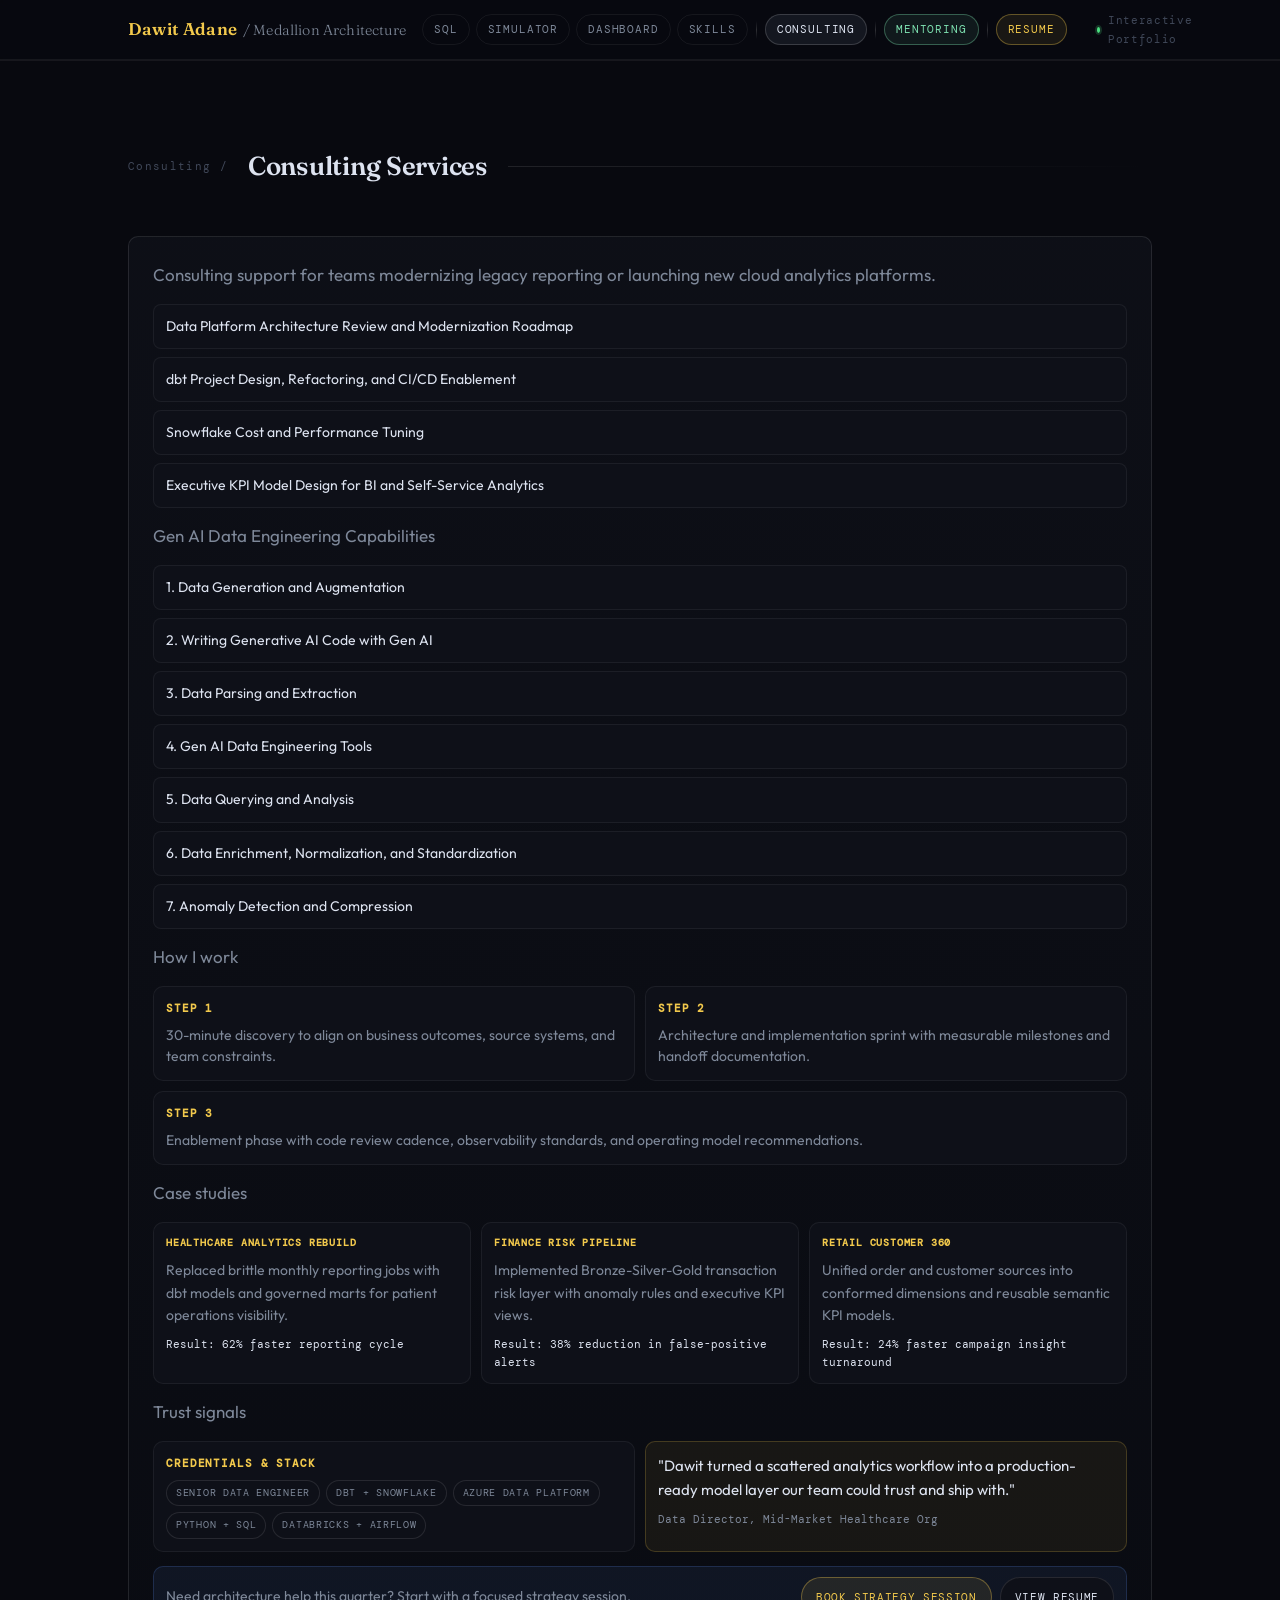
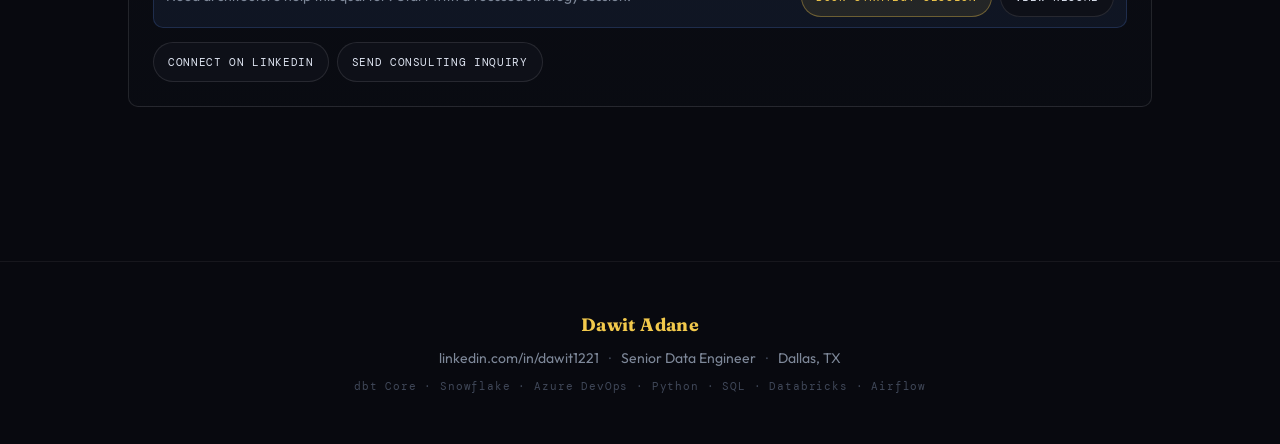
==== commit 1ea62ac9: "Enhance consulting and mentoring pages with structured service offerings, case studies, and trust si" ====
--- a/consulting.html
+++ b/consulting.html
@@ -57,9 +57,60 @@
         <div class="service-list__row">6. Data Enrichment, Normalization, and Standardization</div>
         <div class="service-list__row">7. Anomaly Detection and Compression</div>
       </div>
+      <p class="service-card__intro" style="margin-top:14px;">How I work</p>
+      <div class="service-grid">
+        <div class="service-item"><h3>Step 1</h3><p>30-minute discovery to align on business outcomes, source systems, and team constraints.</p></div>
+        <div class="service-item"><h3>Step 2</h3><p>Architecture and implementation sprint with measurable milestones and handoff documentation.</p></div>
+        <div class="service-item service-item--wide"><h3>Step 3</h3><p>Enablement phase with code review cadence, observability standards, and operating model recommendations.</p></div>
+      </div>
+
+      <p class="service-card__intro" style="margin-top:14px;">Case studies</p>
+      <div class="impact-grid">
+        <article class="impact-card">
+          <h3 class="impact-card__title">Healthcare Analytics Rebuild</h3>
+          <p class="impact-card__body">Replaced brittle monthly reporting jobs with dbt models and governed marts for patient operations visibility.</p>
+          <div class="impact-card__result">Result: 62% faster reporting cycle</div>
+        </article>
+        <article class="impact-card">
+          <h3 class="impact-card__title">Finance Risk Pipeline</h3>
+          <p class="impact-card__body">Implemented Bronze-Silver-Gold transaction risk layer with anomaly rules and executive KPI views.</p>
+          <div class="impact-card__result">Result: 38% reduction in false-positive alerts</div>
+        </article>
+        <article class="impact-card">
+          <h3 class="impact-card__title">Retail Customer 360</h3>
+          <p class="impact-card__body">Unified order and customer sources into conformed dimensions and reusable semantic KPI models.</p>
+          <div class="impact-card__result">Result: 24% faster campaign insight turnaround</div>
+        </article>
+      </div>
+
+      <p class="service-card__intro" style="margin-top:14px;">Trust signals</p>
+      <div class="trust-grid">
+        <div class="service-item">
+          <h3>Credentials &amp; Stack</h3>
+          <div class="badge-list">
+            <span>Senior Data Engineer</span>
+            <span>dbt + Snowflake</span>
+            <span>Azure Data Platform</span>
+            <span>Python + SQL</span>
+            <span>Databricks + Airflow</span>
+          </div>
+        </div>
+        <div class="quote-card">
+          <blockquote>"Dawit turned a scattered analytics workflow into a production-ready model layer our team could trust and ship with."</blockquote>
+          <cite>Data Director, Mid-Market Healthcare Org</cite>
+        </div>
+      </div>
+
+      <div class="cta-strip">
+        <div class="cta-strip__text">Need architecture help this quarter? Start with a focused strategy session.</div>
+        <div class="cta-strip__actions">
+          <a class="resume-btn resume-btn--pdf" href="mailto:dawitadane1221@gmail.com?subject=Book%20Strategy%20Session">Book Strategy Session</a>
+          <a class="resume-btn" href="resume.html">View Resume</a>
+        </div>
+      </div>
       <div class="service-cta">
         <a class="resume-btn" href="https://www.linkedin.com/in/dawit1221" target="_blank" rel="noopener">Connect on LinkedIn</a>
-        <a class="resume-btn resume-btn--pdf" href="mailto:dawitadane1221@gmail.com?subject=Consulting%20Inquiry">Send Consulting Inquiry</a>
+        <a class="resume-btn" href="mailto:dawitadane1221@gmail.com?subject=Consulting%20Inquiry">Send Consulting Inquiry</a>
       </div>
     </div>
   </div>
--- a/styles.css
+++ b/styles.css
@@ -1215,6 +1215,123 @@
   display: flex;
   flex-wrap: wrap;
   gap: 8px;
+}
+
+.impact-grid {
+  margin-top: 14px;
+  display: grid;
+  grid-template-columns: repeat(3, minmax(0, 1fr));
+  gap: 10px;
+}
+
+.impact-card {
+  background: var(--bg-card);
+  border: 1px solid var(--border);
+  border-radius: 10px;
+  padding: 12px;
+}
+
+.impact-card__title {
+  font-family: var(--f-mono);
+  font-size: 10px;
+  letter-spacing: 0.08em;
+  text-transform: uppercase;
+  color: var(--gold);
+  margin-bottom: 8px;
+}
+
+.impact-card__body {
+  color: var(--txt-2);
+  font-size: clamp(12.5px, 1.4vw, 14px);
+  line-height: 1.6;
+}
+
+.impact-card__result {
+  margin-top: 8px;
+  color: var(--txt);
+  font-family: var(--f-mono);
+  font-size: 11px;
+}
+
+.trust-grid {
+  margin-top: 14px;
+  display: grid;
+  grid-template-columns: repeat(2, minmax(0, 1fr));
+  gap: 10px;
+}
+
+.quote-card {
+  background: rgba(242,201,76,0.06);
+  border: 1px solid rgba(242,201,76,0.2);
+  border-radius: 10px;
+  padding: 12px;
+}
+
+.quote-card blockquote {
+  color: var(--txt);
+  font-size: clamp(13px, 1.5vw, 15px);
+  line-height: 1.6;
+}
+
+.quote-card cite {
+  margin-top: 8px;
+  display: block;
+  color: var(--txt-2);
+  font-family: var(--f-mono);
+  font-size: 11px;
+  font-style: normal;
+}
+
+.badge-list {
+  display: flex;
+  flex-wrap: wrap;
+  gap: 6px;
+}
+
+.badge-list span {
+  font-family: var(--f-mono);
+  font-size: 10px;
+  letter-spacing: 0.07em;
+  text-transform: uppercase;
+  padding: 4px 9px;
+  border-radius: 999px;
+  border: 1px solid var(--border-md);
+  color: var(--txt-2);
+  background: var(--bg-card);
+}
+
+.cta-strip {
+  margin-top: 14px;
+  display: flex;
+  align-items: center;
+  justify-content: space-between;
+  flex-wrap: wrap;
+  gap: 8px;
+  padding: 10px 12px;
+  background: rgba(91,141,238,0.08);
+  border: 1px solid rgba(91,141,238,0.2);
+  border-radius: 10px;
+}
+
+.cta-strip__text {
+  color: var(--txt-2);
+  font-size: clamp(12px, 1.4vw, 14px);
+}
+
+.cta-strip__actions {
+  display: flex;
+  flex-wrap: wrap;
+  gap: 8px;
+}
+
+@media (max-width: 900px) {
+  .impact-grid {
+    grid-template-columns: 1fr;
+  }
+
+  .trust-grid {
+    grid-template-columns: 1fr;
+  }
 }
 
 /* ════════════════════════════════════════════
@@ -1347,9 +1464,34 @@
 
 .domain-card__head {
   display: flex;
+  justify-content: space-between;
+  align-items: center;
+  margin-bottom: 8px;
+}
+
+.domain-card__head-main {
+  display: flex;
   gap: 10px;
   align-items: center;
-  margin-bottom: 8px;
+}
+
+.domain-toggle {
+  border: 1px solid var(--border-md);
+  border-radius: 999px;
+  background: var(--bg-card);
+  color: var(--txt-2);
+  font-family: var(--f-mono);
+  font-size: 10px;
+  letter-spacing: 0.08em;
+  text-transform: uppercase;
+  padding: 6px 10px;
+  transition: all var(--dur) var(--ease);
+}
+
+.domain-toggle:hover {
+  color: var(--txt);
+  border-color: var(--border-hi);
+  background: var(--bg-raised);
 }
 
 .domain-card__head h3 {
@@ -1375,6 +1517,122 @@
   margin-bottom: 10px;
 }
 
+.domain-card__body {
+  display: none;
+}
+
+.domain-card__body.is-open {
+  display: block;
+}
+
+.industry-sql {
+  margin-top: 12px;
+  border-top: 1px solid var(--border);
+  padding-top: 12px;
+}
+
+.sql-patterns-head h3 {
+  font-family: var(--f-display);
+  font-size: clamp(16px, 2vw, 20px);
+  margin-bottom: 4px;
+}
+
+.sql-patterns-head p {
+  color: var(--txt-2);
+  font-size: 13px;
+  margin-bottom: 10px;
+}
+
+.sql-patterns-list {
+  display: flex;
+  flex-direction: column;
+  gap: 8px;
+}
+
+.sql-pattern {
+  border: 1px solid var(--border);
+  border-radius: 10px;
+  overflow: hidden;
+  background: var(--bg-card);
+}
+
+.sql-pattern__head {
+  width: 100%;
+  display: flex;
+  align-items: center;
+  gap: 10px;
+  padding: 10px 12px;
+  background: var(--bg-raised);
+  border: 0;
+  color: var(--txt);
+}
+
+.sql-pattern__badge {
+  font-family: var(--f-mono);
+  font-size: 9px;
+  text-transform: uppercase;
+  letter-spacing: 0.08em;
+  border-radius: 999px;
+  border: 1px solid;
+  padding: 3px 7px;
+}
+
+.sql-pattern__badge.bronze {
+  color: var(--bronze);
+  border-color: rgba(212,136,74,0.35);
+  background: var(--bronze-dim);
+}
+
+.sql-pattern__badge.silver {
+  color: var(--silver);
+  border-color: rgba(160,174,192,0.35);
+  background: var(--silver-dim);
+}
+
+.sql-pattern__badge.gold {
+  color: var(--gold);
+  border-color: rgba(242,201,76,0.35);
+  background: var(--gold-dim);
+}
+
+.sql-pattern__title {
+  flex: 1;
+  text-align: left;
+  font-family: var(--f-mono);
+  font-size: 11px;
+  color: var(--txt-2);
+}
+
+.sql-pattern__chev {
+  color: var(--txt-3);
+  transition: transform var(--dur) var(--ease);
+}
+
+.sql-pattern__body {
+  display: none;
+  padding: 10px 12px;
+  border-top: 1px solid var(--border);
+}
+
+.sql-pattern.open .sql-pattern__body {
+  display: block;
+}
+
+.sql-pattern.open .sql-pattern__chev {
+  transform: rotate(180deg);
+}
+
+.sql-pattern__body p {
+  color: var(--txt-2);
+  font-size: 12px;
+  margin-bottom: 8px;
+}
+
+.sql-pattern__body pre {
+  margin: 0;
+  max-height: 180px;
+}
+
 .domain-grid {
   display: grid;
   grid-template-columns: repeat(2, minmax(0, 1fr));
@@ -1640,6 +1898,11 @@
     grid-template-columns: 1fr;
   }
 
+  .domain-card__head {
+    flex-direction: column;
+    align-items: flex-start;
+  }
+
   .summary-row {
     grid-template-columns: 1fr;
   }
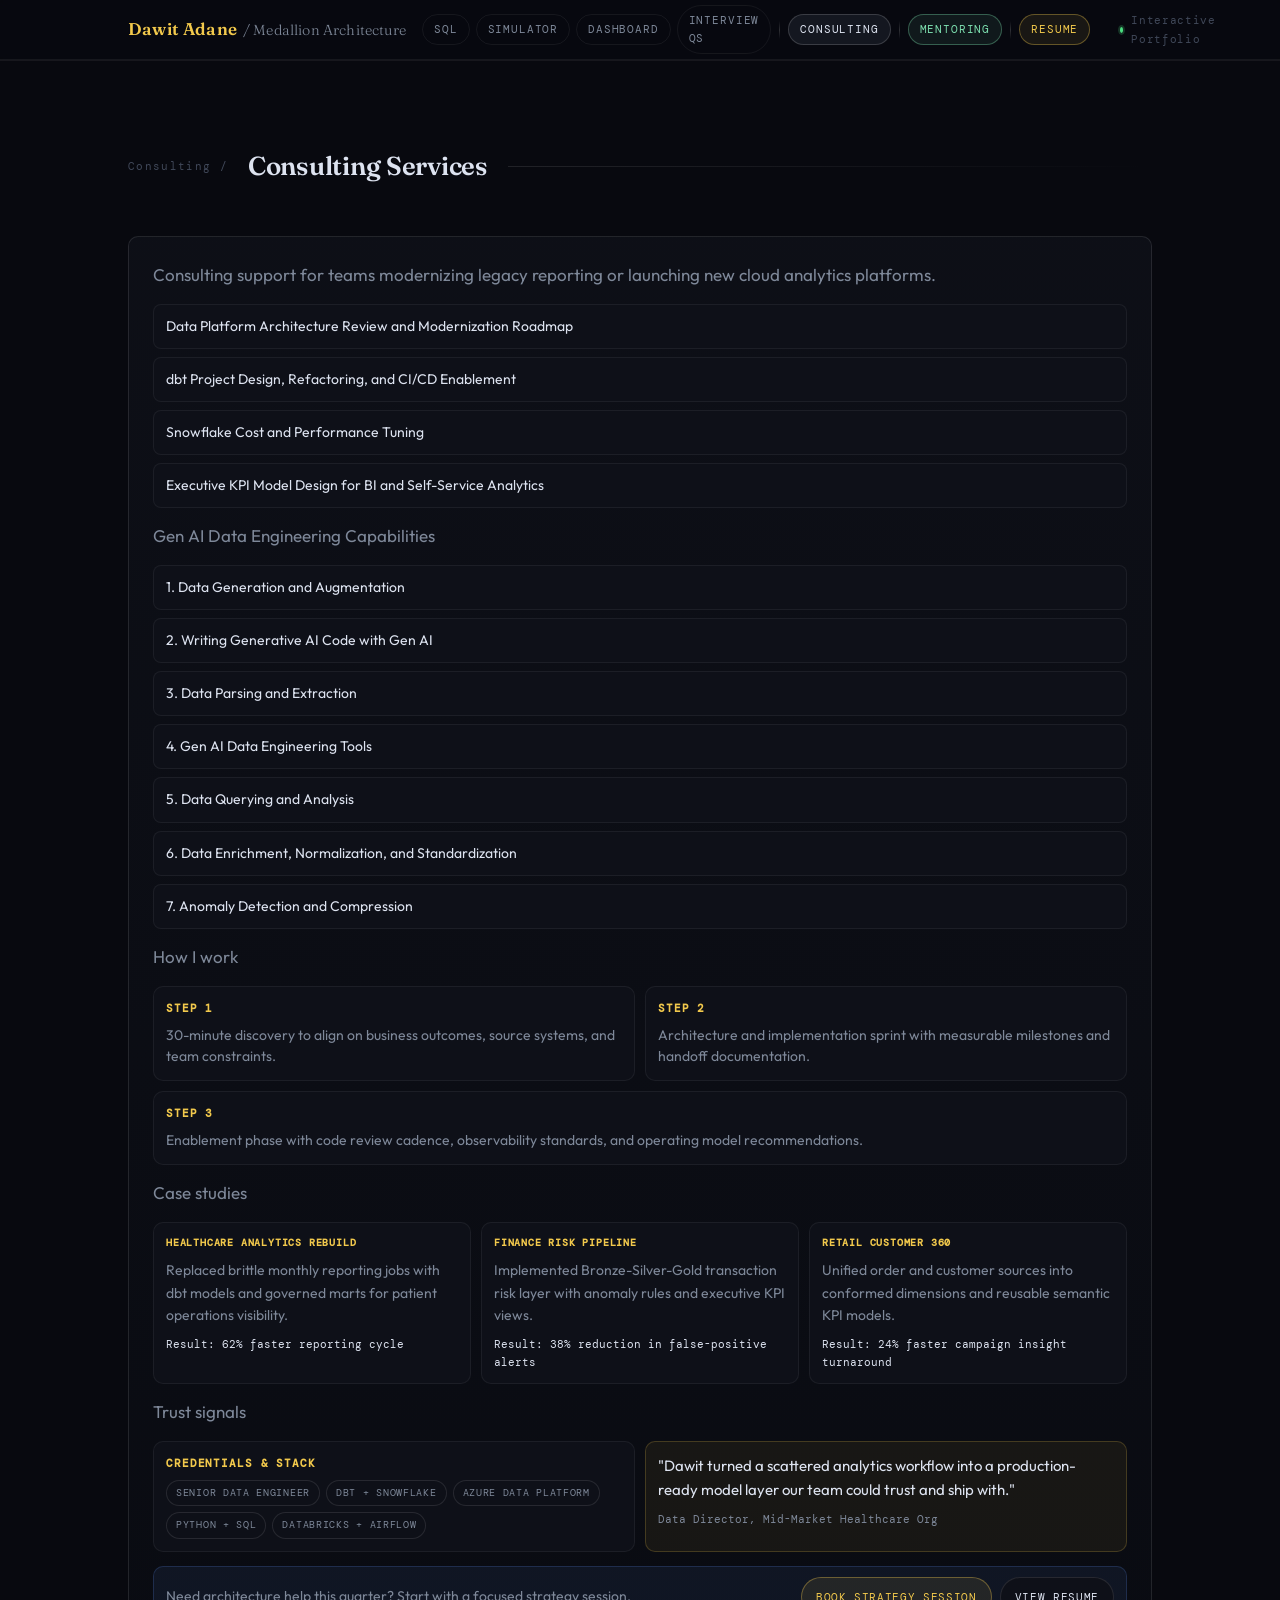
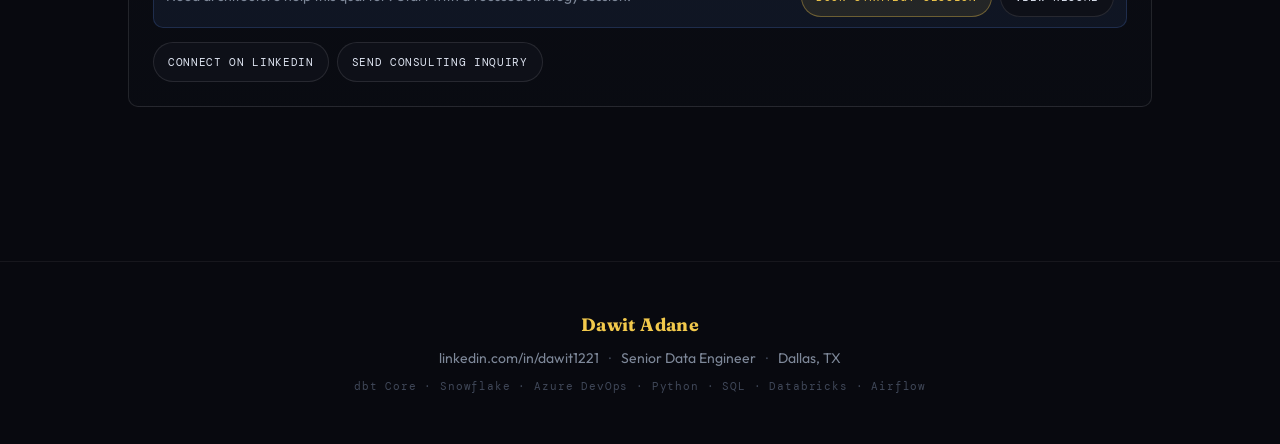
==== commit 25eb34fb: "Enhance accessibility and user interaction in site-index.js - Added support for prefers-reduced-moti" ====
--- a/consulting.html
+++ b/consulting.html
@@ -4,6 +4,15 @@
 <meta charset="UTF-8">
 <meta name="viewport" content="width=device-width, initial-scale=1.0">
 <title>Consulting - Dawit Adane</title>
+<meta name="description" content="Data engineering consulting services covering platform architecture, dbt transformation design, Snowflake optimization, and KPI model delivery.">
+<link rel="canonical" href="consulting.html">
+<meta property="og:type" content="website">
+<meta property="og:title" content="Consulting - Dawit Adane">
+<meta property="og:description" content="Consulting support for modern data platforms, analytics architecture, and Gen AI data engineering capabilities.">
+<meta property="og:url" content="consulting.html">
+<meta name="twitter:card" content="summary">
+<meta name="twitter:title" content="Consulting - Dawit Adane">
+<meta name="twitter:description" content="Senior Data Engineer consulting for architecture, reliability, and analytics outcomes.">
 <link rel="preconnect" href="https://fonts.googleapis.com">
 <link rel="preconnect" href="https://fonts.gstatic.com" crossorigin>
 <link href="https://fonts.googleapis.com/css2?family=Fraunces:ital,opsz,wght@0,9..144,300;0,9..144,600;0,9..144,800;1,9..144,400&family=DM+Mono:wght@400;500&family=Outfit:wght@300;400;500;600&display=swap" rel="stylesheet">
@@ -15,10 +24,10 @@
     <div class="nav__inner">
       <div class="nav__brand">Dawit Adane<em>/ Medallion Architecture</em></div>
       <div class="nav__tabs" aria-label="Portfolio Sections">
-        <a class="nav__tab" href="index.html#sql-section">SQL</a>
-        <a class="nav__tab" href="index.html#sim-section">Simulator</a>
-        <a class="nav__tab" href="index.html#dash-section">Dashboard</a>
-        <a class="nav__tab" href="index.html#skills-section">Skills</a>
+        <a class="nav__tab" href="site-index.html#sql-section">SQL</a>
+        <a class="nav__tab" href="site-index.html#sim-section">Simulator</a>
+        <a class="nav__tab" href="site-index.html#dash-section">Dashboard</a>
+        <a class="nav__tab" href="data-engineering-interview-questions.html">Interview Qs</a>
         <span class="nav__separator" aria-hidden="true"></span>
         <a class="nav__tab nav__tab--consulting is-active" href="consulting.html">Consulting</a>
         <span class="nav__separator" aria-hidden="true"></span>
@@ -121,7 +130,7 @@
     <div class="footer__inner">
       <div class="footer__name">Dawit Adane</div>
       <div class="footer__links">
-        <a href="https://www.linkedin.com/in/dawit1221" target="_blank">linkedin.com/in/dawit1221</a>
+        <a href="https://www.linkedin.com/in/dawit1221" target="_blank" rel="noopener">linkedin.com/in/dawit1221</a>
         <span class="footer__sep">·</span>
         <span>Senior Data Engineer</span>
         <span class="footer__sep">·</span>
